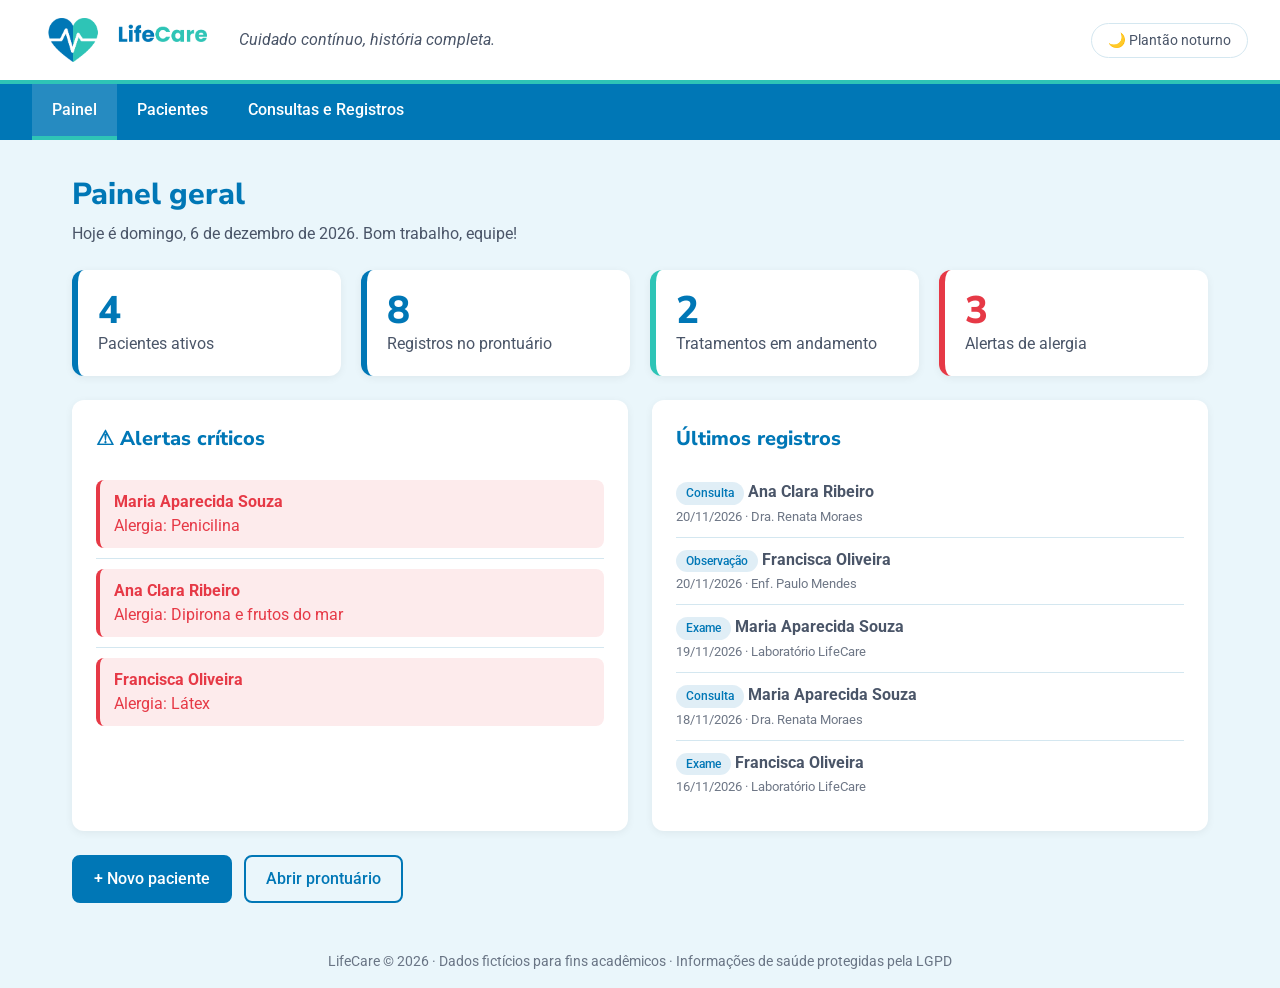
==== index.html @ f06ef844 "Cria sistema LifeCare de registros de pacientes (HTML, CSS e JS) Parte 1 - Interface e Dashboard: in" ====
<!DOCTYPE html>
<html lang="pt-BR">
<head>
  <meta charset="UTF-8">
  <meta name="viewport" content="width=device-width, initial-scale=1.0">
  <title>LifeCare | Painel</title>
  <link rel="icon" href="img/icone.png">
  <link rel="preconnect" href="https://fonts.googleapis.com">
  <link rel="preconnect" href="https://fonts.gstatic.com" crossorigin>
  <link href="https://fonts.googleapis.com/css2?family=Nunito+Sans:wght@700;800&family=Roboto:wght@400;500;700&display=swap" rel="stylesheet">
  <link rel="stylesheet" href="css/estilo.css">
</head>
<body>
  <header class="topo">
    <a href="index.html" class="logo">
      <img src="img/logo.png" alt="LifeCare">
    </a>
    <p class="slogan">Cuidado contínuo, história completa.</p>
    <button id="botaoTema" class="botao-tema">🌙 Plantão noturno</button>
  </header>

  <nav class="menu">
    <a href="index.html" class="ativo">Painel</a>
    <a href="pacientes.html">Pacientes</a>
    <a href="consultas.html">Consultas e Registros</a>
  </nav>

  <main class="conteudo">
    <section class="cabecalho-pagina">
      <h1>Painel geral</h1>
      <p id="dataHoje"></p>
    </section>

    <section class="cartoes">
      <div class="cartao">
        <span class="cartao-numero" id="totalAtivos">0</span>
        <span class="cartao-titulo">Pacientes ativos</span>
      </div>
      <div class="cartao">
        <span class="cartao-numero" id="totalRegistros">0</span>
        <span class="cartao-titulo">Registros no prontuário</span>
      </div>
      <div class="cartao cartao-verde">
        <span class="cartao-numero" id="totalTratamentos">0</span>
        <span class="cartao-titulo">Tratamentos em andamento</span>
      </div>
      <div class="cartao cartao-alerta">
        <span class="cartao-numero" id="totalAlergias">0</span>
        <span class="cartao-titulo">Alertas de alergia</span>
      </div>
    </section>

    <section class="paineis">
      <div class="painel">
        <h2>⚠ Alertas críticos</h2>
        <ul id="listaAlertas" class="lista"></ul>
      </div>
      <div class="painel">
        <h2>Últimos registros</h2>
        <ul id="listaUltimos" class="lista"></ul>
      </div>
    </section>

    <section class="atalhos">
      <a href="pacientes.html" class="botao">+ Novo paciente</a>
      <a href="consultas.html" class="botao botao-secundario">Abrir prontuário</a>
    </section>
  </main>

  <footer class="rodape">
    LifeCare © 2026 · Dados fictícios para fins acadêmicos · Informações de saúde protegidas pela LGPD
  </footer>

  <div id="mensagem" class="mensagem"></div>

  <script src="js/comum.js"></script>
  <script src="js/dashboard.js"></script>
</body>
</html>
---- css/estilo.css ----
* {
  margin: 0;
  padding: 0;
  box-sizing: border-box;
}

:root {
  --azul: #0077B6;
  --azul-escuro: #005F92;
  --verde: #2EC4B6;
  --vermelho: #E63946;
  --fundo: #EAF6FB;
  --cartao: #FFFFFF;
  --texto: #4A5568;
  --titulo: #0077B6;
  --borda: #D4E7F0;
  --menu: #0077B6;
}

body.noturno {
  --fundo: #0E1A22;
  --cartao: #16262F;
  --texto: #C5D3DC;
  --titulo: #6CC4F0;
  --borda: #25404E;
  --menu: #0B3550;
}

body {
  font-family: "Roboto", Arial, sans-serif;
  background-color: var(--fundo);
  color: var(--texto);
  line-height: 1.5;
  min-height: 100vh;
  display: flex;
  flex-direction: column;
  transition: background-color 0.3s;
}

h1, h2, h3 {
  font-family: "Nunito Sans", Arial, sans-serif;
  font-weight: 800;
  color: var(--titulo);
}

h1 {
  font-size: 1.9rem;
}

h2 {
  font-size: 1.25rem;
  margin-bottom: 16px;
}

.topo {
  display: flex;
  align-items: center;
  gap: 24px;
  padding: 14px 32px;
  background-color: var(--cartao);
  border-bottom: 4px solid var(--verde);
}

.logo {
  display: block;
  border-radius: 10px;
  padding: 4px 8px;
}

.logo img {
  height: 44px;
  display: block;
}

body.noturno .logo {
  background-color: #FFFFFF;
}

.slogan {
  flex: 1;
  font-style: italic;
}

.botao-tema {
  background-color: transparent;
  color: var(--texto);
  border: 1px solid var(--borda);
  border-radius: 20px;
  padding: 8px 16px;
  font-family: inherit;
  font-size: 0.9rem;
  cursor: pointer;
}

.botao-tema:hover {
  border-color: var(--verde);
}

.menu {
  display: flex;
  padding: 0 32px;
  background-color: var(--menu);
  overflow-x: auto;
}

.menu a {
  color: #FFFFFF;
  text-decoration: none;
  padding: 14px 20px;
  font-weight: 500;
  white-space: nowrap;
  border-bottom: 4px solid transparent;
}

.menu a:hover {
  background-color: rgba(255, 255, 255, 0.12);
}

.menu a.ativo {
  border-bottom-color: var(--verde);
  background-color: rgba(255, 255, 255, 0.15);
}

.conteudo {
  width: 100%;
  max-width: 1200px;
  margin: 0 auto;
  padding: 32px;
  flex: 1;
}

.cabecalho-pagina {
  margin-bottom: 24px;
}

.cabecalho-pagina p {
  margin-top: 4px;
}

.cartoes {
  display: grid;
  grid-template-columns: repeat(4, 1fr);
  gap: 20px;
  margin-bottom: 24px;
}

.cartao {
  display: flex;
  flex-direction: column;
  background-color: var(--cartao);
  border-left: 6px solid var(--azul);
  border-radius: 12px;
  padding: 20px;
  box-shadow: 0 2px 8px rgba(0, 0, 0, 0.06);
}

.cartao-numero {
  font-family: "Nunito Sans", Arial, sans-serif;
  font-size: 2.4rem;
  font-weight: 800;
  line-height: 1.1;
  color: var(--titulo);
}

.cartao-verde {
  border-left-color: var(--verde);
}

.cartao-alerta {
  border-left-color: var(--vermelho);
}

.cartao-alerta .cartao-numero {
  color: var(--vermelho);
}

.painel {
  background-color: var(--cartao);
  border-radius: 12px;
  padding: 24px;
  margin-bottom: 24px;
  box-shadow: 0 2px 8px rgba(0, 0, 0, 0.06);
}

.paineis {
  display: grid;
  grid-template-columns: 1fr 1fr;
  gap: 24px;
}

.lista {
  list-style: none;
}

.lista li {
  padding: 10px 0;
  border-bottom: 1px solid var(--borda);
}

.lista li:last-child {
  border-bottom: none;
}

.item-alerta a {
  display: flex;
  flex-direction: column;
  padding: 10px 14px;
  border-left: 4px solid var(--vermelho);
  border-radius: 8px;
  background-color: rgba(230, 57, 70, 0.1);
  color: var(--vermelho);
  text-decoration: none;
}

.item-alerta a:hover {
  background-color: rgba(230, 57, 70, 0.18);
}

.item-registro {
  display: flex;
  flex-direction: column;
  gap: 2px;
}

.item-registro small {
  opacity: 0.8;
}

.atalhos {
  display: flex;
  gap: 12px;
  flex-wrap: wrap;
}

.botao {
  display: inline-block;
  background-color: var(--azul);
  color: #FFFFFF;
  border: 2px solid var(--azul);
  border-radius: 8px;
  padding: 10px 20px;
  font-family: inherit;
  font-size: 1rem;
  font-weight: 500;
  text-decoration: none;
  cursor: pointer;
}

.botao:hover {
  background-color: var(--azul-escuro);
  border-color: var(--azul-escuro);
}

.botao-secundario {
  background-color: transparent;
  color: var(--titulo);
  border-color: var(--titulo);
}

.botao-secundario:hover {
  background-color: rgba(0, 119, 182, 0.1);
  border-color: var(--titulo);
}

.botao-pequeno {
  display: inline-block;
  background-color: var(--cartao);
  color: var(--texto);
  border: 1px solid var(--borda);
  border-radius: 6px;
  padding: 5px 10px;
  margin: 2px;
  font-family: inherit;
  font-size: 0.85rem;
  text-decoration: none;
  cursor: pointer;
}

.botao-pequeno:hover {
  border-color: var(--azul);
  color: var(--titulo);
}

.botao-perigo {
  color: var(--vermelho);
  border-color: var(--vermelho);
}

.formulario {
  display: grid;
  grid-template-columns: repeat(3, 1fr);
  gap: 16px;
}

.campo {
  display: flex;
  flex-direction: column;
  gap: 6px;
}

.campo-grande {
  grid-column: span 2;
}

.campo-inteiro {
  grid-column: 1 / -1;
}

label {
  font-size: 0.9rem;
  font-weight: 500;
}

input,
select,
textarea {
  width: 100%;
  padding: 10px 12px;
  border: 1px solid var(--borda);
  border-radius: 8px;
  background-color: var(--fundo);
  color: var(--texto);
  font-family: inherit;
  font-size: 1rem;
}

input:focus,
select:focus,
textarea:focus {
  outline: 2px solid var(--azul);
  border-color: transparent;
}

textarea {
  resize: vertical;
}

.acoes-formulario {
  grid-column: 1 / -1;
  display: flex;
  gap: 12px;
}

.barra-busca {
  display: flex;
  align-items: center;
  flex-wrap: wrap;
  gap: 12px;
  margin-bottom: 16px;
}

.barra-busca h2 {
  flex: 1;
  margin-bottom: 0;
}

.barra-busca input {
  max-width: 280px;
}

.barra-busca select {
  max-width: 180px;
}

.etiqueta {
  display: inline-block;
  padding: 2px 10px;
  border-radius: 20px;
  background-color: rgba(0, 119, 182, 0.12);
  color: var(--titulo);
  font-size: 0.78rem;
  font-weight: 500;
}

.etiqueta-cinza {
  background-color: rgba(74, 85, 104, 0.15);
  color: var(--texto);
}

.situacao {
  display: inline-block;
  padding: 2px 10px;
  border-radius: 20px;
  font-size: 0.78rem;
  font-weight: 500;
}

.situacao.andamento {
  background-color: rgba(46, 196, 182, 0.18);
  color: #12877C;
}

.situacao.concluido {
  background-color: rgba(74, 85, 104, 0.12);
  color: var(--texto);
}

body.noturno .situacao.andamento {
  color: var(--verde);
}

.vazio {
  font-style: italic;
  opacity: 0.75;
}

.escondido {
  display: none !important;
}

.rodape {
  text-align: center;
  padding: 16px;
  font-size: 0.85rem;
  opacity: 0.8;
}

.mensagem {
  position: fixed;
  right: 24px;
  bottom: 24px;
  max-width: 360px;
  padding: 14px 20px;
  border-radius: 10px;
  font-weight: 500;
  box-shadow: 0 6px 20px rgba(0, 0, 0, 0.2);
  opacity: 0;
  transform: translateY(20px);
  pointer-events: none;
  transition: opacity 0.3s, transform 0.3s;
}

.mensagem.visivel {
  opacity: 1;
  transform: translateY(0);
}

.mensagem.sucesso {
  background-color: var(--verde);
  color: #05302B;
}

.mensagem.erro {
  background-color: #4A5568;
  color: #FFFFFF;
  border-left: 6px solid var(--vermelho);
}

@media (max-width: 900px) {
  .cartoes {
    grid-template-columns: repeat(2, 1fr);
  }

  .paineis {
    grid-template-columns: 1fr;
  }

  .formulario {
    grid-template-columns: 1fr;
  }

  .campo-grande {
    grid-column: auto;
  }

  .slogan {
    display: none;
  }

  .topo {
    justify-content: space-between;
  }
}

@media (max-width: 560px) {
  .topo,
  .menu {
    padding-left: 16px;
    padding-right: 16px;
  }

  .conteudo {
    padding: 20px 16px;
  }

  .logo img {
    height: 34px;
  }

  .menu a {
    padding: 12px 12px;
    font-size: 0.95rem;
  }

  .cartao-numero {
    font-size: 2rem;
  }

  .barra-busca input,
  .barra-busca select {
    max-width: none;
  }
}
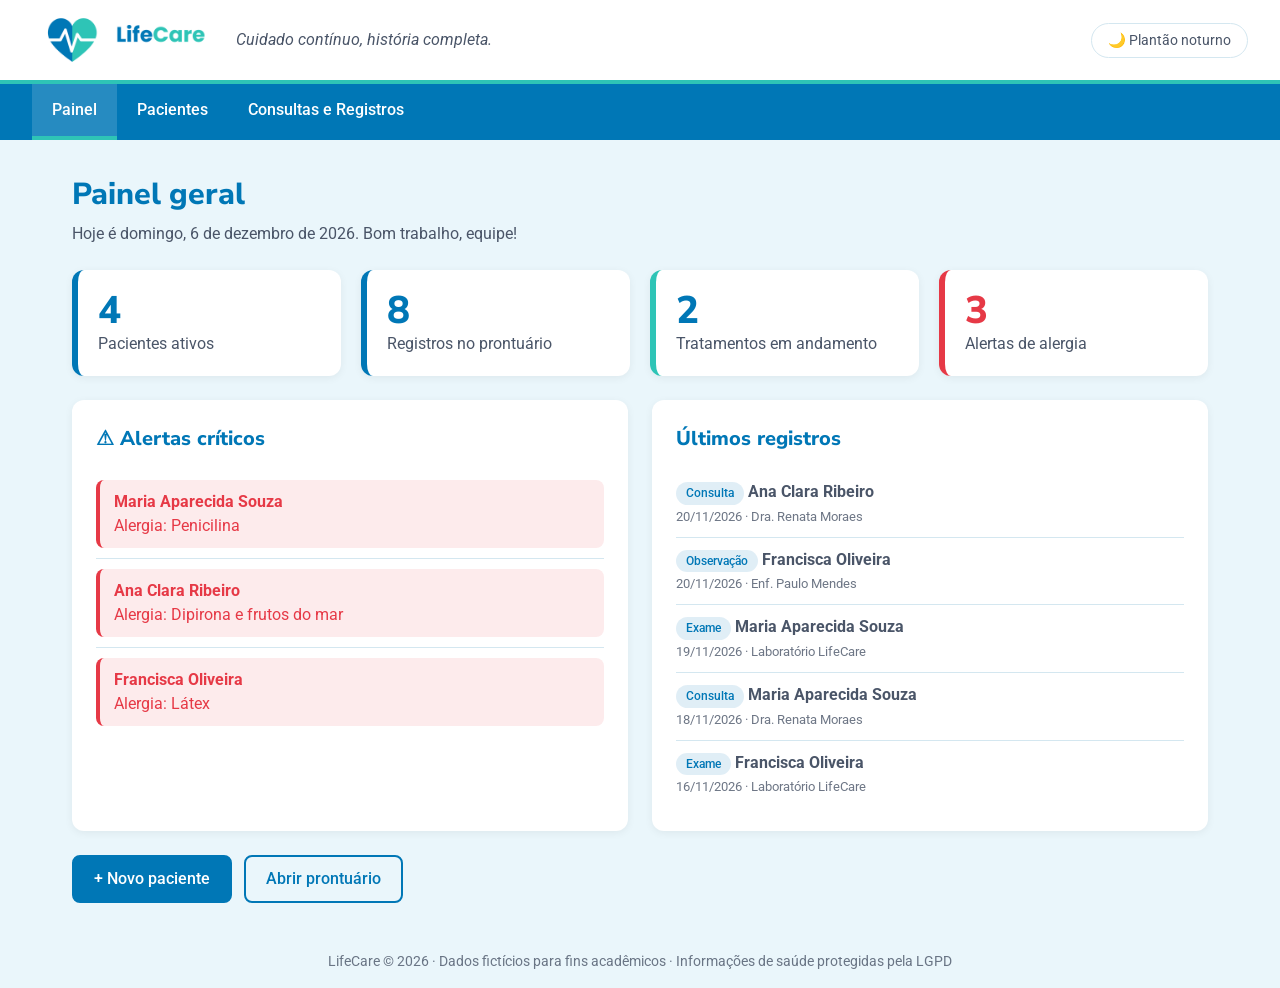
==== commit 26542fe5: "Cria pasta assets com imagens e move script.js e estilo.css para a raiz - assets/: logo com fundo ar" ====
--- a/index.html
+++ b/index.html
@@ -4,16 +4,16 @@
   <meta charset="UTF-8">
   <meta name="viewport" content="width=device-width, initial-scale=1.0">
   <title>LifeCare | Painel</title>
-  <link rel="icon" href="img/icone.png">
+  <link rel="icon" href="assets/icone.png">
   <link rel="preconnect" href="https://fonts.googleapis.com">
   <link rel="preconnect" href="https://fonts.gstatic.com" crossorigin>
   <link href="https://fonts.googleapis.com/css2?family=Nunito+Sans:wght@700;800&family=Roboto:wght@400;500;700&display=swap" rel="stylesheet">
-  <link rel="stylesheet" href="css/estilo.css">
+  <link rel="stylesheet" href="estilo.css">
 </head>
 <body>
   <header class="topo">
     <a href="index.html" class="logo">
-      <img src="img/logo.png" alt="LifeCare">
+      <img src="assets/logo.png" alt="LifeCare">
     </a>
     <p class="slogan">Cuidado contínuo, história completa.</p>
     <button id="botaoTema" class="botao-tema">🌙 Plantão noturno</button>
@@ -73,7 +73,6 @@
 
   <div id="mensagem" class="mensagem"></div>
 
-  <script src="js/comum.js"></script>
-  <script src="js/dashboard.js"></script>
+  <script src="script.js"></script>
 </body>
 </html>
--- a/estilo.css
+++ b/estilo.css
@@ -0,0 +1,698 @@
+/* ==================================================================
+   PARTE 1 — INTERFACE E DASHBOARD
+   Base visual usada pelas 3 páginas e o Painel (index.html)
+   ================================================================== */
+
+/* Parte 1 — Base: reset, cores (variáveis) e fontes */
+* {
+  margin: 0;
+  padding: 0;
+  box-sizing: border-box;
+}
+
+:root {
+  --azul: #0077B6;
+  --azul-escuro: #005F92;
+  --verde: #2EC4B6;
+  --vermelho: #E63946;
+  --fundo: #EAF6FB;
+  --cartao: #FFFFFF;
+  --texto: #4A5568;
+  --titulo: #0077B6;
+  --borda: #D4E7F0;
+  --menu: #0077B6;
+}
+
+body.noturno {
+  --fundo: #0E1A22;
+  --cartao: #16262F;
+  --texto: #C5D3DC;
+  --titulo: #6CC4F0;
+  --borda: #25404E;
+  --menu: #0B3550;
+}
+
+body {
+  font-family: "Roboto", Arial, sans-serif;
+  background-color: var(--fundo);
+  color: var(--texto);
+  line-height: 1.5;
+  min-height: 100vh;
+  display: flex;
+  flex-direction: column;
+  transition: background-color 0.3s;
+}
+
+h1, h2, h3 {
+  font-family: "Nunito Sans", Arial, sans-serif;
+  font-weight: 800;
+  color: var(--titulo);
+}
+
+h1 {
+  font-size: 1.9rem;
+}
+
+h2 {
+  font-size: 1.25rem;
+  margin-bottom: 16px;
+}
+
+/* Parte 1 — Cabeçalho, logo, botão de tema e menu */
+.topo {
+  display: flex;
+  align-items: center;
+  gap: 24px;
+  padding: 14px 32px;
+  background-color: var(--cartao);
+  border-bottom: 4px solid var(--verde);
+}
+
+.logo img {
+  height: 52px;
+  display: block;
+}
+
+.slogan {
+  flex: 1;
+  font-style: italic;
+}
+
+.botao-tema {
+  background-color: transparent;
+  color: var(--texto);
+  border: 1px solid var(--borda);
+  border-radius: 20px;
+  padding: 8px 16px;
+  font-family: inherit;
+  font-size: 0.9rem;
+  cursor: pointer;
+}
+
+.botao-tema:hover {
+  border-color: var(--verde);
+}
+
+.menu {
+  display: flex;
+  padding: 0 32px;
+  background-color: var(--menu);
+  overflow-x: auto;
+}
+
+.menu a {
+  color: #FFFFFF;
+  text-decoration: none;
+  padding: 14px 20px;
+  font-weight: 500;
+  white-space: nowrap;
+  border-bottom: 4px solid transparent;
+}
+
+.menu a:hover {
+  background-color: rgba(255, 255, 255, 0.12);
+}
+
+.menu a.ativo {
+  border-bottom-color: var(--verde);
+  background-color: rgba(255, 255, 255, 0.15);
+}
+
+/* Parte 1 — Estrutura das páginas e Painel (cartões, painéis e listas) */
+.conteudo {
+  width: 100%;
+  max-width: 1200px;
+  margin: 0 auto;
+  padding: 32px;
+  flex: 1;
+}
+
+.cabecalho-pagina {
+  margin-bottom: 24px;
+}
+
+.cabecalho-pagina p {
+  margin-top: 4px;
+}
+
+.cartoes {
+  display: grid;
+  grid-template-columns: repeat(4, 1fr);
+  gap: 20px;
+  margin-bottom: 24px;
+}
+
+.cartao {
+  display: flex;
+  flex-direction: column;
+  background-color: var(--cartao);
+  border-left: 6px solid var(--azul);
+  border-radius: 12px;
+  padding: 20px;
+  box-shadow: 0 2px 8px rgba(0, 0, 0, 0.06);
+}
+
+.cartao-numero {
+  font-family: "Nunito Sans", Arial, sans-serif;
+  font-size: 2.4rem;
+  font-weight: 800;
+  line-height: 1.1;
+  color: var(--titulo);
+}
+
+.cartao-verde {
+  border-left-color: var(--verde);
+}
+
+.cartao-alerta {
+  border-left-color: var(--vermelho);
+}
+
+.cartao-alerta .cartao-numero {
+  color: var(--vermelho);
+}
+
+.painel {
+  background-color: var(--cartao);
+  border-radius: 12px;
+  padding: 24px;
+  margin-bottom: 24px;
+  box-shadow: 0 2px 8px rgba(0, 0, 0, 0.06);
+}
+
+.paineis {
+  display: grid;
+  grid-template-columns: 1fr 1fr;
+  gap: 24px;
+}
+
+.lista {
+  list-style: none;
+}
+
+.lista li {
+  padding: 10px 0;
+  border-bottom: 1px solid var(--borda);
+}
+
+.lista li:last-child {
+  border-bottom: none;
+}
+
+.item-alerta a {
+  display: flex;
+  flex-direction: column;
+  padding: 10px 14px;
+  border-left: 4px solid var(--vermelho);
+  border-radius: 8px;
+  background-color: rgba(230, 57, 70, 0.1);
+  color: var(--vermelho);
+  text-decoration: none;
+}
+
+.item-alerta a:hover {
+  background-color: rgba(230, 57, 70, 0.18);
+}
+
+.item-registro {
+  display: flex;
+  flex-direction: column;
+  gap: 2px;
+}
+
+.item-registro small {
+  opacity: 0.8;
+}
+
+.atalhos {
+  display: flex;
+  gap: 12px;
+  flex-wrap: wrap;
+}
+
+/* Parte 1 — Botões, formulários, busca e etiquetas (usados pelas 3 páginas) */
+.botao {
+  display: inline-block;
+  background-color: var(--azul);
+  color: #FFFFFF;
+  border: 2px solid var(--azul);
+  border-radius: 8px;
+  padding: 10px 20px;
+  font-family: inherit;
+  font-size: 1rem;
+  font-weight: 500;
+  text-decoration: none;
+  cursor: pointer;
+}
+
+.botao:hover {
+  background-color: var(--azul-escuro);
+  border-color: var(--azul-escuro);
+}
+
+.botao-secundario {
+  background-color: transparent;
+  color: var(--titulo);
+  border-color: var(--titulo);
+}
+
+.botao-secundario:hover {
+  background-color: rgba(0, 119, 182, 0.1);
+  border-color: var(--titulo);
+}
+
+.botao-pequeno {
+  display: inline-block;
+  background-color: var(--cartao);
+  color: var(--texto);
+  border: 1px solid var(--borda);
+  border-radius: 6px;
+  padding: 5px 10px;
+  margin: 2px;
+  font-family: inherit;
+  font-size: 0.85rem;
+  text-decoration: none;
+  cursor: pointer;
+}
+
+.botao-pequeno:hover {
+  border-color: var(--azul);
+  color: var(--titulo);
+}
+
+.botao-perigo {
+  color: var(--vermelho);
+  border-color: var(--vermelho);
+}
+
+.formulario {
+  display: grid;
+  grid-template-columns: repeat(3, 1fr);
+  gap: 16px;
+}
+
+.campo {
+  display: flex;
+  flex-direction: column;
+  gap: 6px;
+}
+
+.campo-grande {
+  grid-column: span 2;
+}
+
+.campo-inteiro {
+  grid-column: 1 / -1;
+}
+
+label {
+  font-size: 0.9rem;
+  font-weight: 500;
+}
+
+input,
+select,
+textarea {
+  width: 100%;
+  padding: 10px 12px;
+  border: 1px solid var(--borda);
+  border-radius: 8px;
+  background-color: var(--fundo);
+  color: var(--texto);
+  font-family: inherit;
+  font-size: 1rem;
+}
+
+input:focus,
+select:focus,
+textarea:focus {
+  outline: 2px solid var(--azul);
+  border-color: transparent;
+}
+
+textarea {
+  resize: vertical;
+}
+
+.acoes-formulario {
+  grid-column: 1 / -1;
+  display: flex;
+  gap: 12px;
+}
+
+.barra-busca {
+  display: flex;
+  align-items: center;
+  flex-wrap: wrap;
+  gap: 12px;
+  margin-bottom: 16px;
+}
+
+.barra-busca h2 {
+  flex: 1;
+  margin-bottom: 0;
+}
+
+.barra-busca input {
+  max-width: 280px;
+}
+
+.barra-busca select {
+  max-width: 180px;
+}
+
+.etiqueta {
+  display: inline-block;
+  padding: 2px 10px;
+  border-radius: 20px;
+  background-color: rgba(0, 119, 182, 0.12);
+  color: var(--titulo);
+  font-size: 0.78rem;
+  font-weight: 500;
+}
+
+.etiqueta-cinza {
+  background-color: rgba(74, 85, 104, 0.15);
+  color: var(--texto);
+}
+
+.situacao {
+  display: inline-block;
+  padding: 2px 10px;
+  border-radius: 20px;
+  font-size: 0.78rem;
+  font-weight: 500;
+}
+
+.situacao.andamento {
+  background-color: rgba(46, 196, 182, 0.18);
+  color: #12877C;
+}
+
+.situacao.concluido {
+  background-color: rgba(74, 85, 104, 0.12);
+  color: var(--texto);
+}
+
+body.noturno .situacao.andamento {
+  color: var(--verde);
+}
+
+/* Parte 1 — Utilitários, rodapé e caixinha de mensagem */
+.vazio {
+  font-style: italic;
+  opacity: 0.75;
+}
+
+.escondido {
+  display: none !important;
+}
+
+.rodape {
+  text-align: center;
+  padding: 16px;
+  font-size: 0.85rem;
+  opacity: 0.8;
+}
+
+.mensagem {
+  position: fixed;
+  right: 24px;
+  bottom: 24px;
+  max-width: 360px;
+  padding: 14px 20px;
+  border-radius: 10px;
+  font-weight: 500;
+  box-shadow: 0 6px 20px rgba(0, 0, 0, 0.2);
+  opacity: 0;
+  transform: translateY(20px);
+  pointer-events: none;
+  transition: opacity 0.3s, transform 0.3s;
+}
+
+.mensagem.visivel {
+  opacity: 1;
+  transform: translateY(0);
+}
+
+.mensagem.sucesso {
+  background-color: var(--verde);
+  color: #05302B;
+}
+
+.mensagem.erro {
+  background-color: #4A5568;
+  color: #FFFFFF;
+  border-left: 6px solid var(--vermelho);
+}
+
+/* Parte 1 — Responsivo (tablet e celular) */
+@media (max-width: 900px) {
+  .cartoes {
+    grid-template-columns: repeat(2, 1fr);
+  }
+
+  .paineis {
+    grid-template-columns: 1fr;
+  }
+
+  .formulario {
+    grid-template-columns: 1fr;
+  }
+
+  .campo-grande {
+    grid-column: auto;
+  }
+
+  .slogan {
+    display: none;
+  }
+
+  .topo {
+    justify-content: space-between;
+  }
+}
+
+@media (max-width: 560px) {
+  .topo,
+  .menu {
+    padding-left: 16px;
+    padding-right: 16px;
+  }
+
+  .conteudo {
+    padding: 20px 16px;
+  }
+
+  .logo img {
+    height: 40px;
+  }
+
+  .menu a {
+    padding: 12px 12px;
+    font-size: 0.95rem;
+  }
+
+  .cartao-numero {
+    font-size: 2rem;
+  }
+
+  .barra-busca input,
+  .barra-busca select {
+    max-width: none;
+  }
+}
+
+
+/* ==================================================================
+   PARTE 2 — CADASTRO DE PACIENTES
+   Estilos da página pacientes.html
+   ================================================================== */
+
+/* Parte 2 — Tabela de pacientes e alerta de alergia */
+.tabela-container {
+  overflow-x: auto;
+}
+
+.tabela {
+  width: 100%;
+  border-collapse: collapse;
+  min-width: 720px;
+}
+
+.tabela th {
+  background-color: var(--menu);
+  color: #FFFFFF;
+  font-family: "Nunito Sans", Arial, sans-serif;
+  font-weight: 700;
+  text-align: left;
+  padding: 12px;
+}
+
+.tabela th:first-child {
+  border-top-left-radius: 8px;
+}
+
+.tabela th:last-child {
+  border-top-right-radius: 8px;
+}
+
+.tabela td {
+  padding: 12px;
+  border-bottom: 1px solid var(--borda);
+  vertical-align: middle;
+  white-space: nowrap;
+}
+
+.tabela tbody tr:hover {
+  background-color: rgba(0, 119, 182, 0.05);
+}
+
+.tabela tr.arquivado {
+  opacity: 0.65;
+}
+
+.alerta-alergia {
+  display: inline-block;
+  padding: 2px 8px;
+  border-radius: 6px;
+  background-color: rgba(230, 57, 70, 0.12);
+  color: var(--vermelho);
+  font-weight: 700;
+}
+
+#semResultados {
+  margin-top: 16px;
+}
+
+
+/* ==================================================================
+   PARTE 3 — CONSULTAS E REGISTROS HOSPITALARES
+   Estilos da página consultas.html
+   ================================================================== */
+
+/* Parte 3 — Seleção do paciente e layout do prontuário */
+.seletor {
+  display: flex;
+  align-items: center;
+  gap: 16px;
+}
+
+.seletor label {
+  font-family: "Nunito Sans", Arial, sans-serif;
+  font-size: 1.1rem;
+  font-weight: 800;
+  color: var(--titulo);
+}
+
+.seletor select {
+  max-width: 480px;
+}
+
+.prontuario-grade {
+  display: grid;
+  grid-template-columns: 1fr 1.5fr;
+  gap: 24px;
+  align-items: start;
+}
+
+/* Parte 3 — Alerta crítico de alergia */
+.alerta-critico {
+  background: var(--vermelho) url("assets/alerta.gif") no-repeat 14px center / 30px;
+  color: #FFFFFF;
+  font-size: 1.1rem;
+  font-weight: 700;
+  padding: 14px 18px 14px 54px;
+  border-radius: 8px;
+  margin-bottom: 16px;
+}
+
+/* Parte 3 — Ficha do paciente, plano e formulário de registro */
+.ficha-dados {
+  display: grid;
+  grid-template-columns: 1fr 1fr;
+  gap: 6px 16px;
+  margin-bottom: 16px;
+}
+
+.ficha h3 {
+  font-size: 1rem;
+  margin-bottom: 6px;
+}
+
+.texto-clinico {
+  white-space: pre-line;
+}
+
+#plano {
+  margin-bottom: 12px;
+}
+
+#formRegistro {
+  grid-template-columns: 1fr 1fr;
+}
+
+/* Parte 3 — Histórico de atendimentos (ícones da pasta assets) */
+.linha-do-tempo {
+  list-style: none;
+}
+
+.registro {
+  background: var(--fundo) url("assets/concluido.png") no-repeat 14px 14px / 22px;
+  border-radius: 10px;
+  padding: 14px 16px 14px 48px;
+  margin-bottom: 14px;
+}
+
+.registro.andamento {
+  background-image: url("assets/andamento.png");
+}
+
+.registro-topo {
+  display: flex;
+  align-items: center;
+  flex-wrap: wrap;
+  gap: 8px;
+  margin-bottom: 8px;
+}
+
+.registro-data {
+  margin-left: auto;
+  font-weight: 500;
+}
+
+.registro-rodape {
+  display: flex;
+  justify-content: space-between;
+  align-items: center;
+  flex-wrap: wrap;
+  gap: 8px;
+  margin-top: 10px;
+  font-size: 0.9rem;
+}
+
+/* Parte 3 — Responsivo (tablet e celular) */
+@media (max-width: 900px) {
+  .prontuario-grade {
+    grid-template-columns: 1fr;
+  }
+
+  .seletor {
+    flex-direction: column;
+    align-items: stretch;
+  }
+
+  .seletor select {
+    max-width: none;
+  }
+
+  #formRegistro {
+    grid-template-columns: 1fr;
+  }
+}
+
+@media (max-width: 560px) {
+  .ficha-dados {
+    grid-template-columns: 1fr;
+  }
+}
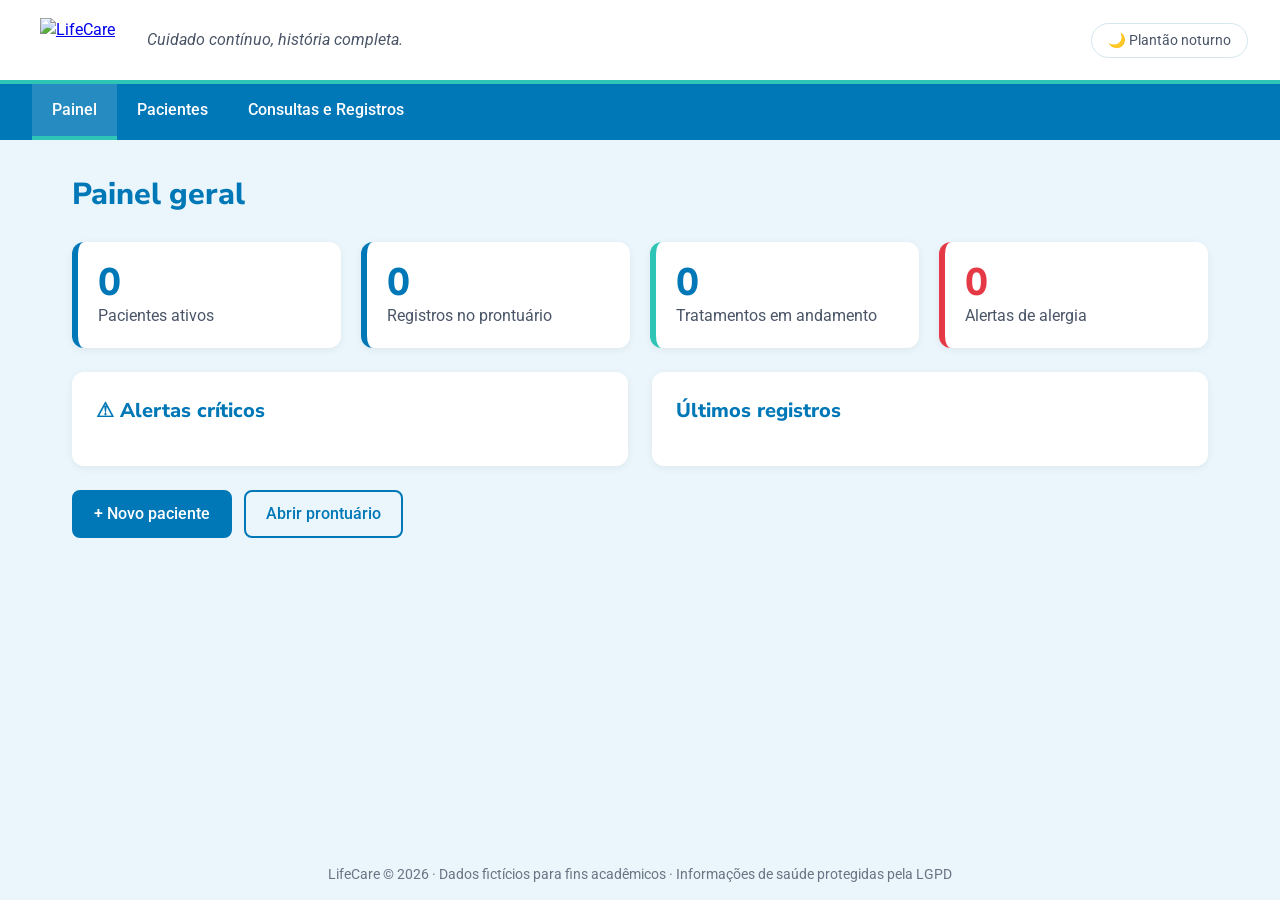
==== commit 89d71e53: "Add files via upload" ====
--- a/index.html
+++ b/index.html
@@ -4,16 +4,16 @@
   <meta charset="UTF-8">
   <meta name="viewport" content="width=device-width, initial-scale=1.0">
   <title>LifeCare | Painel</title>
-  <link rel="icon" href="assets/icone.png">
+  <link rel="icon" href="img/icone.png">
   <link rel="preconnect" href="https://fonts.googleapis.com">
   <link rel="preconnect" href="https://fonts.gstatic.com" crossorigin>
   <link href="https://fonts.googleapis.com/css2?family=Nunito+Sans:wght@700;800&family=Roboto:wght@400;500;700&display=swap" rel="stylesheet">
-  <link rel="stylesheet" href="estilo.css">
+  <link rel="stylesheet" href="css/estilo.css">
 </head>
 <body>
   <header class="topo">
     <a href="index.html" class="logo">
-      <img src="assets/logo.png" alt="LifeCare">
+      <img src="img/logo.png" alt="LifeCare">
     </a>
     <p class="slogan">Cuidado contínuo, história completa.</p>
     <button id="botaoTema" class="botao-tema">🌙 Plantão noturno</button>
@@ -73,6 +73,7 @@
 
   <div id="mensagem" class="mensagem"></div>
 
-  <script src="script.js"></script>
+  <script src="js/comum.js"></script>
+  <script src="js/dashboard.js"></script>
 </body>
 </html>
--- a/css/estilo.css
+++ b/css/estilo.css
@@ -0,0 +1,735 @@
+/* ==================================================================
+   PARTE 1 — INTERFACE E DASHBOARD
+   Base visual usada pelas 3 páginas e o Painel (index.html)
+   ================================================================== */
+
+/* Parte 1 — Base: reset, cores (variáveis) e fontes */
+* {
+  margin: 0;
+  padding: 0;
+  box-sizing: border-box;
+}
+
+:root {
+  --azul: #0077B6;
+  --azul-escuro: #005F92;
+  --verde: #2EC4B6;
+  --vermelho: #E63946;
+  --fundo: #EAF6FB;
+  --cartao: #FFFFFF;
+  --texto: #4A5568;
+  --titulo: #0077B6;
+  --borda: #D4E7F0;
+  --menu: #0077B6;
+}
+
+body.noturno {
+  --fundo: #0E1A22;
+  --cartao: #16262F;
+  --texto: #C5D3DC;
+  --titulo: #6CC4F0;
+  --borda: #25404E;
+  --menu: #0B3550;
+}
+
+body {
+  font-family: "Roboto", Arial, sans-serif;
+  background-color: var(--fundo);
+  color: var(--texto);
+  line-height: 1.5;
+  min-height: 100vh;
+  display: flex;
+  flex-direction: column;
+  transition: background-color 0.3s;
+}
+
+h1, h2, h3 {
+  font-family: "Nunito Sans", Arial, sans-serif;
+  font-weight: 800;
+  color: var(--titulo);
+}
+
+h1 {
+  font-size: 1.9rem;
+}
+
+h2 {
+  font-size: 1.25rem;
+  margin-bottom: 16px;
+}
+
+/* Parte 1 — Cabeçalho, logo, botão de tema e menu */
+.topo {
+  display: flex;
+  align-items: center;
+  gap: 24px;
+  padding: 14px 32px;
+  background-color: var(--cartao);
+  border-bottom: 4px solid var(--verde);
+}
+
+.logo {
+  display: block;
+  border-radius: 10px;
+  padding: 4px 8px;
+}
+
+.logo img {
+  height: 44px;
+  display: block;
+}
+
+body.noturno .logo {
+  background-color: #FFFFFF;
+}
+
+.slogan {
+  flex: 1;
+  font-style: italic;
+}
+
+.botao-tema {
+  background-color: transparent;
+  color: var(--texto);
+  border: 1px solid var(--borda);
+  border-radius: 20px;
+  padding: 8px 16px;
+  font-family: inherit;
+  font-size: 0.9rem;
+  cursor: pointer;
+}
+
+.botao-tema:hover {
+  border-color: var(--verde);
+}
+
+.menu {
+  display: flex;
+  padding: 0 32px;
+  background-color: var(--menu);
+  overflow-x: auto;
+}
+
+.menu a {
+  color: #FFFFFF;
+  text-decoration: none;
+  padding: 14px 20px;
+  font-weight: 500;
+  white-space: nowrap;
+  border-bottom: 4px solid transparent;
+}
+
+.menu a:hover {
+  background-color: rgba(255, 255, 255, 0.12);
+}
+
+.menu a.ativo {
+  border-bottom-color: var(--verde);
+  background-color: rgba(255, 255, 255, 0.15);
+}
+
+/* Parte 1 — Estrutura das páginas e Painel (cartões, painéis e listas) */
+.conteudo {
+  width: 100%;
+  max-width: 1200px;
+  margin: 0 auto;
+  padding: 32px;
+  flex: 1;
+}
+
+.cabecalho-pagina {
+  margin-bottom: 24px;
+}
+
+.cabecalho-pagina p {
+  margin-top: 4px;
+}
+
+.cartoes {
+  display: grid;
+  grid-template-columns: repeat(4, 1fr);
+  gap: 20px;
+  margin-bottom: 24px;
+}
+
+.cartao {
+  display: flex;
+  flex-direction: column;
+  background-color: var(--cartao);
+  border-left: 6px solid var(--azul);
+  border-radius: 12px;
+  padding: 20px;
+  box-shadow: 0 2px 8px rgba(0, 0, 0, 0.06);
+}
+
+.cartao-numero {
+  font-family: "Nunito Sans", Arial, sans-serif;
+  font-size: 2.4rem;
+  font-weight: 800;
+  line-height: 1.1;
+  color: var(--titulo);
+}
+
+.cartao-verde {
+  border-left-color: var(--verde);
+}
+
+.cartao-alerta {
+  border-left-color: var(--vermelho);
+}
+
+.cartao-alerta .cartao-numero {
+  color: var(--vermelho);
+}
+
+.painel {
+  background-color: var(--cartao);
+  border-radius: 12px;
+  padding: 24px;
+  margin-bottom: 24px;
+  box-shadow: 0 2px 8px rgba(0, 0, 0, 0.06);
+}
+
+.paineis {
+  display: grid;
+  grid-template-columns: 1fr 1fr;
+  gap: 24px;
+}
+
+.lista {
+  list-style: none;
+}
+
+.lista li {
+  padding: 10px 0;
+  border-bottom: 1px solid var(--borda);
+}
+
+.lista li:last-child {
+  border-bottom: none;
+}
+
+.item-alerta a {
+  display: flex;
+  flex-direction: column;
+  padding: 10px 14px;
+  border-left: 4px solid var(--vermelho);
+  border-radius: 8px;
+  background-color: rgba(230, 57, 70, 0.1);
+  color: var(--vermelho);
+  text-decoration: none;
+}
+
+.item-alerta a:hover {
+  background-color: rgba(230, 57, 70, 0.18);
+}
+
+.item-registro {
+  display: flex;
+  flex-direction: column;
+  gap: 2px;
+}
+
+.item-registro small {
+  opacity: 0.8;
+}
+
+.atalhos {
+  display: flex;
+  gap: 12px;
+  flex-wrap: wrap;
+}
+
+/* Parte 1 — Botões, formulários, busca e etiquetas (usados pelas 3 páginas) */
+.botao {
+  display: inline-block;
+  background-color: var(--azul);
+  color: #FFFFFF;
+  border: 2px solid var(--azul);
+  border-radius: 8px;
+  padding: 10px 20px;
+  font-family: inherit;
+  font-size: 1rem;
+  font-weight: 500;
+  text-decoration: none;
+  cursor: pointer;
+}
+
+.botao:hover {
+  background-color: var(--azul-escuro);
+  border-color: var(--azul-escuro);
+}
+
+.botao-secundario {
+  background-color: transparent;
+  color: var(--titulo);
+  border-color: var(--titulo);
+}
+
+.botao-secundario:hover {
+  background-color: rgba(0, 119, 182, 0.1);
+  border-color: var(--titulo);
+}
+
+.botao-pequeno {
+  display: inline-block;
+  background-color: var(--cartao);
+  color: var(--texto);
+  border: 1px solid var(--borda);
+  border-radius: 6px;
+  padding: 5px 10px;
+  margin: 2px;
+  font-family: inherit;
+  font-size: 0.85rem;
+  text-decoration: none;
+  cursor: pointer;
+}
+
+.botao-pequeno:hover {
+  border-color: var(--azul);
+  color: var(--titulo);
+}
+
+.botao-perigo {
+  color: var(--vermelho);
+  border-color: var(--vermelho);
+}
+
+.formulario {
+  display: grid;
+  grid-template-columns: repeat(3, 1fr);
+  gap: 16px;
+}
+
+.campo {
+  display: flex;
+  flex-direction: column;
+  gap: 6px;
+}
+
+.campo-grande {
+  grid-column: span 2;
+}
+
+.campo-inteiro {
+  grid-column: 1 / -1;
+}
+
+label {
+  font-size: 0.9rem;
+  font-weight: 500;
+}
+
+input,
+select,
+textarea {
+  width: 100%;
+  padding: 10px 12px;
+  border: 1px solid var(--borda);
+  border-radius: 8px;
+  background-color: var(--fundo);
+  color: var(--texto);
+  font-family: inherit;
+  font-size: 1rem;
+}
+
+input:focus,
+select:focus,
+textarea:focus {
+  outline: 2px solid var(--azul);
+  border-color: transparent;
+}
+
+textarea {
+  resize: vertical;
+}
+
+.acoes-formulario {
+  grid-column: 1 / -1;
+  display: flex;
+  gap: 12px;
+}
+
+.barra-busca {
+  display: flex;
+  align-items: center;
+  flex-wrap: wrap;
+  gap: 12px;
+  margin-bottom: 16px;
+}
+
+.barra-busca h2 {
+  flex: 1;
+  margin-bottom: 0;
+}
+
+.barra-busca input {
+  max-width: 280px;
+}
+
+.barra-busca select {
+  max-width: 180px;
+}
+
+.etiqueta {
+  display: inline-block;
+  padding: 2px 10px;
+  border-radius: 20px;
+  background-color: rgba(0, 119, 182, 0.12);
+  color: var(--titulo);
+  font-size: 0.78rem;
+  font-weight: 500;
+}
+
+.etiqueta-cinza {
+  background-color: rgba(74, 85, 104, 0.15);
+  color: var(--texto);
+}
+
+.situacao {
+  display: inline-block;
+  padding: 2px 10px;
+  border-radius: 20px;
+  font-size: 0.78rem;
+  font-weight: 500;
+}
+
+.situacao.andamento {
+  background-color: rgba(46, 196, 182, 0.18);
+  color: #12877C;
+}
+
+.situacao.concluido {
+  background-color: rgba(74, 85, 104, 0.12);
+  color: var(--texto);
+}
+
+body.noturno .situacao.andamento {
+  color: var(--verde);
+}
+
+/* Parte 1 — Utilitários, rodapé e caixinha de mensagem */
+.vazio {
+  font-style: italic;
+  opacity: 0.75;
+}
+
+.escondido {
+  display: none !important;
+}
+
+.rodape {
+  text-align: center;
+  padding: 16px;
+  font-size: 0.85rem;
+  opacity: 0.8;
+}
+
+.mensagem {
+  position: fixed;
+  right: 24px;
+  bottom: 24px;
+  max-width: 360px;
+  padding: 14px 20px;
+  border-radius: 10px;
+  font-weight: 500;
+  box-shadow: 0 6px 20px rgba(0, 0, 0, 0.2);
+  opacity: 0;
+  transform: translateY(20px);
+  pointer-events: none;
+  transition: opacity 0.3s, transform 0.3s;
+}
+
+.mensagem.visivel {
+  opacity: 1;
+  transform: translateY(0);
+}
+
+.mensagem.sucesso {
+  background-color: var(--verde);
+  color: #05302B;
+}
+
+.mensagem.erro {
+  background-color: #4A5568;
+  color: #FFFFFF;
+  border-left: 6px solid var(--vermelho);
+}
+
+/* Parte 1 — Responsivo (tablet e celular) */
+@media (max-width: 900px) {
+  .cartoes {
+    grid-template-columns: repeat(2, 1fr);
+  }
+
+  .paineis {
+    grid-template-columns: 1fr;
+  }
+
+  .formulario {
+    grid-template-columns: 1fr;
+  }
+
+  .campo-grande {
+    grid-column: auto;
+  }
+
+  .slogan {
+    display: none;
+  }
+
+  .topo {
+    justify-content: space-between;
+  }
+}
+
+@media (max-width: 560px) {
+  .topo,
+  .menu {
+    padding-left: 16px;
+    padding-right: 16px;
+  }
+
+  .conteudo {
+    padding: 20px 16px;
+  }
+
+  .logo img {
+    height: 34px;
+  }
+
+  .menu a {
+    padding: 12px 12px;
+    font-size: 0.95rem;
+  }
+
+  .cartao-numero {
+    font-size: 2rem;
+  }
+
+  .barra-busca input,
+  .barra-busca select {
+    max-width: none;
+  }
+}
+
+
+/* ==================================================================
+   PARTE 2 — CADASTRO DE PACIENTES
+   Estilos da página pacientes.html
+   ================================================================== */
+
+/* Parte 2 — Tabela de pacientes e alerta de alergia */
+.tabela-container {
+  overflow-x: auto;
+}
+
+.tabela {
+  width: 100%;
+  border-collapse: collapse;
+  min-width: 720px;
+}
+
+.tabela th {
+  background-color: var(--menu);
+  color: #FFFFFF;
+  font-family: "Nunito Sans", Arial, sans-serif;
+  font-weight: 700;
+  text-align: left;
+  padding: 12px;
+}
+
+.tabela th:first-child {
+  border-top-left-radius: 8px;
+}
+
+.tabela th:last-child {
+  border-top-right-radius: 8px;
+}
+
+.tabela td {
+  padding: 12px;
+  border-bottom: 1px solid var(--borda);
+  vertical-align: middle;
+  white-space: nowrap;
+}
+
+.tabela tbody tr:hover {
+  background-color: rgba(0, 119, 182, 0.05);
+}
+
+.tabela tr.arquivado {
+  opacity: 0.65;
+}
+
+.alerta-alergia {
+  display: inline-block;
+  padding: 2px 8px;
+  border-radius: 6px;
+  background-color: rgba(230, 57, 70, 0.12);
+  color: var(--vermelho);
+  font-weight: 700;
+}
+
+#semResultados {
+  margin-top: 16px;
+}
+
+
+/* ==================================================================
+   PARTE 3 — CONSULTAS E REGISTROS HOSPITALARES
+   Estilos da página consultas.html
+   ================================================================== */
+
+/* Parte 3 — Seleção do paciente e layout do prontuário */
+.seletor {
+  display: flex;
+  align-items: center;
+  gap: 16px;
+}
+
+.seletor label {
+  font-family: "Nunito Sans", Arial, sans-serif;
+  font-size: 1.1rem;
+  font-weight: 800;
+  color: var(--titulo);
+}
+
+.seletor select {
+  max-width: 480px;
+}
+
+.prontuario-grade {
+  display: grid;
+  grid-template-columns: 1fr 1.5fr;
+  gap: 24px;
+  align-items: start;
+}
+
+/* Parte 3 — Alerta crítico de alergia */
+.alerta-critico {
+  background-color: var(--vermelho);
+  color: #FFFFFF;
+  font-size: 1.1rem;
+  font-weight: 700;
+  padding: 14px 18px;
+  border-radius: 8px;
+  margin-bottom: 16px;
+  animation: pulsar 1.5s ease-in-out 3;
+}
+
+@keyframes pulsar {
+  50% {
+    box-shadow: 0 0 0 8px rgba(230, 57, 70, 0.3);
+  }
+}
+
+/* Parte 3 — Ficha do paciente, plano e formulário de registro */
+.ficha-dados {
+  display: grid;
+  grid-template-columns: 1fr 1fr;
+  gap: 6px 16px;
+  margin-bottom: 16px;
+}
+
+.ficha h3 {
+  font-size: 1rem;
+  margin-bottom: 6px;
+}
+
+.texto-clinico {
+  white-space: pre-line;
+}
+
+#plano {
+  margin-bottom: 12px;
+}
+
+#formRegistro {
+  grid-template-columns: 1fr 1fr;
+}
+
+/* Parte 3 — Linha do tempo (histórico de atendimentos) */
+.linha-do-tempo {
+  list-style: none;
+  border-left: 3px solid var(--borda);
+  padding-left: 20px;
+  margin-left: 8px;
+}
+
+.registro {
+  position: relative;
+  background-color: var(--fundo);
+  border-radius: 10px;
+  padding: 14px 16px;
+  margin-bottom: 14px;
+}
+
+.registro::before {
+  content: "";
+  position: absolute;
+  left: -30px;
+  top: 18px;
+  width: 14px;
+  height: 14px;
+  border-radius: 50%;
+  background-color: var(--azul);
+  border: 3px solid var(--cartao);
+}
+
+.registro.andamento::before {
+  background-color: var(--verde);
+}
+
+.registro-topo {
+  display: flex;
+  align-items: center;
+  flex-wrap: wrap;
+  gap: 8px;
+  margin-bottom: 8px;
+}
+
+.registro-data {
+  margin-left: auto;
+  font-weight: 500;
+}
+
+.registro-rodape {
+  display: flex;
+  justify-content: space-between;
+  align-items: center;
+  flex-wrap: wrap;
+  gap: 8px;
+  margin-top: 10px;
+  font-size: 0.9rem;
+}
+
+.linha-do-tempo .vazio {
+  list-style: none;
+}
+
+/* Parte 3 — Responsivo (tablet e celular) */
+@media (max-width: 900px) {
+  .prontuario-grade {
+    grid-template-columns: 1fr;
+  }
+
+  .seletor {
+    flex-direction: column;
+    align-items: stretch;
+  }
+
+  .seletor select {
+    max-width: none;
+  }
+
+  #formRegistro {
+    grid-template-columns: 1fr;
+  }
+}
+
+@media (max-width: 560px) {
+  .ficha-dados {
+    grid-template-columns: 1fr;
+  }
+}
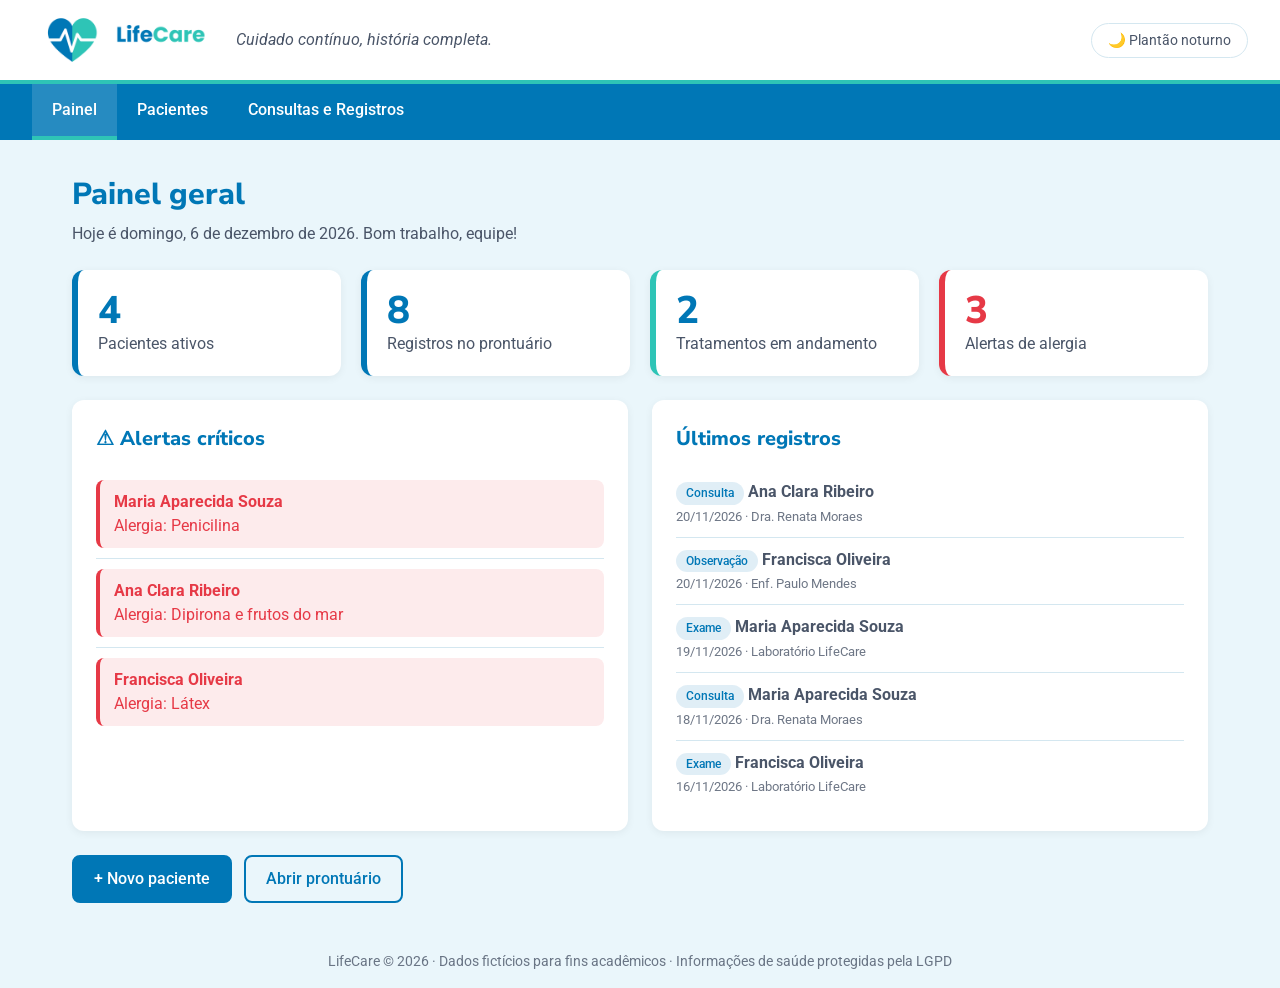
==== commit cff9c95b: "Add files via upload" ====
--- a/index.html
+++ b/index.html
@@ -4,16 +4,16 @@
   <meta charset="UTF-8">
   <meta name="viewport" content="width=device-width, initial-scale=1.0">
   <title>LifeCare | Painel</title>
-  <link rel="icon" href="img/icone.png">
+  <link rel="icon" href="assets/icone.png">
   <link rel="preconnect" href="https://fonts.googleapis.com">
   <link rel="preconnect" href="https://fonts.gstatic.com" crossorigin>
   <link href="https://fonts.googleapis.com/css2?family=Nunito+Sans:wght@700;800&family=Roboto:wght@400;500;700&display=swap" rel="stylesheet">
-  <link rel="stylesheet" href="css/estilo.css">
+  <link rel="stylesheet" href="estilo.css">
 </head>
 <body>
   <header class="topo">
     <a href="index.html" class="logo">
-      <img src="img/logo.png" alt="LifeCare">
+      <img src="assets/logo.png" alt="LifeCare">
     </a>
     <p class="slogan">Cuidado contínuo, história completa.</p>
     <button id="botaoTema" class="botao-tema">🌙 Plantão noturno</button>
@@ -73,7 +73,6 @@
 
   <div id="mensagem" class="mensagem"></div>
 
-  <script src="js/comum.js"></script>
-  <script src="js/dashboard.js"></script>
+  <script src="script.js"></script>
 </body>
 </html>
--- a/estilo.css
+++ b/estilo.css
@@ -0,0 +1,698 @@
+/* ==================================================================
+   PARTE 1 — INTERFACE E DASHBOARD
+   Base visual usada pelas 3 páginas e o Painel (index.html)
+   ================================================================== */
+
+/* Parte 1 — Base: reset, cores (variáveis) e fontes */
+* {
+  margin: 0;
+  padding: 0;
+  box-sizing: border-box;
+}
+
+:root {
+  --azul: #0077B6;
+  --azul-escuro: #005F92;
+  --verde: #2EC4B6;
+  --vermelho: #E63946;
+  --fundo: #EAF6FB;
+  --cartao: #FFFFFF;
+  --texto: #4A5568;
+  --titulo: #0077B6;
+  --borda: #D4E7F0;
+  --menu: #0077B6;
+}
+
+body.noturno {
+  --fundo: #0E1A22;
+  --cartao: #16262F;
+  --texto: #C5D3DC;
+  --titulo: #6CC4F0;
+  --borda: #25404E;
+  --menu: #0B3550;
+}
+
+body {
+  font-family: "Roboto", Arial, sans-serif;
+  background-color: var(--fundo);
+  color: var(--texto);
+  line-height: 1.5;
+  min-height: 100vh;
+  display: flex;
+  flex-direction: column;
+  transition: background-color 0.3s;
+}
+
+h1, h2, h3 {
+  font-family: "Nunito Sans", Arial, sans-serif;
+  font-weight: 800;
+  color: var(--titulo);
+}
+
+h1 {
+  font-size: 1.9rem;
+}
+
+h2 {
+  font-size: 1.25rem;
+  margin-bottom: 16px;
+}
+
+/* Parte 1 — Cabeçalho, logo, botão de tema e menu */
+.topo {
+  display: flex;
+  align-items: center;
+  gap: 24px;
+  padding: 14px 32px;
+  background-color: var(--cartao);
+  border-bottom: 4px solid var(--verde);
+}
+
+.logo img {
+  height: 52px;
+  display: block;
+}
+
+.slogan {
+  flex: 1;
+  font-style: italic;
+}
+
+.botao-tema {
+  background-color: transparent;
+  color: var(--texto);
+  border: 1px solid var(--borda);
+  border-radius: 20px;
+  padding: 8px 16px;
+  font-family: inherit;
+  font-size: 0.9rem;
+  cursor: pointer;
+}
+
+.botao-tema:hover {
+  border-color: var(--verde);
+}
+
+.menu {
+  display: flex;
+  padding: 0 32px;
+  background-color: var(--menu);
+  overflow-x: auto;
+}
+
+.menu a {
+  color: #FFFFFF;
+  text-decoration: none;
+  padding: 14px 20px;
+  font-weight: 500;
+  white-space: nowrap;
+  border-bottom: 4px solid transparent;
+}
+
+.menu a:hover {
+  background-color: rgba(255, 255, 255, 0.12);
+}
+
+.menu a.ativo {
+  border-bottom-color: var(--verde);
+  background-color: rgba(255, 255, 255, 0.15);
+}
+
+/* Parte 1 — Estrutura das páginas e Painel (cartões, painéis e listas) */
+.conteudo {
+  width: 100%;
+  max-width: 1200px;
+  margin: 0 auto;
+  padding: 32px;
+  flex: 1;
+}
+
+.cabecalho-pagina {
+  margin-bottom: 24px;
+}
+
+.cabecalho-pagina p {
+  margin-top: 4px;
+}
+
+.cartoes {
+  display: grid;
+  grid-template-columns: repeat(4, 1fr);
+  gap: 20px;
+  margin-bottom: 24px;
+}
+
+.cartao {
+  display: flex;
+  flex-direction: column;
+  background-color: var(--cartao);
+  border-left: 6px solid var(--azul);
+  border-radius: 12px;
+  padding: 20px;
+  box-shadow: 0 2px 8px rgba(0, 0, 0, 0.06);
+}
+
+.cartao-numero {
+  font-family: "Nunito Sans", Arial, sans-serif;
+  font-size: 2.4rem;
+  font-weight: 800;
+  line-height: 1.1;
+  color: var(--titulo);
+}
+
+.cartao-verde {
+  border-left-color: var(--verde);
+}
+
+.cartao-alerta {
+  border-left-color: var(--vermelho);
+}
+
+.cartao-alerta .cartao-numero {
+  color: var(--vermelho);
+}
+
+.painel {
+  background-color: var(--cartao);
+  border-radius: 12px;
+  padding: 24px;
+  margin-bottom: 24px;
+  box-shadow: 0 2px 8px rgba(0, 0, 0, 0.06);
+}
+
+.paineis {
+  display: grid;
+  grid-template-columns: 1fr 1fr;
+  gap: 24px;
+}
+
+.lista {
+  list-style: none;
+}
+
+.lista li {
+  padding: 10px 0;
+  border-bottom: 1px solid var(--borda);
+}
+
+.lista li:last-child {
+  border-bottom: none;
+}
+
+.item-alerta a {
+  display: flex;
+  flex-direction: column;
+  padding: 10px 14px;
+  border-left: 4px solid var(--vermelho);
+  border-radius: 8px;
+  background-color: rgba(230, 57, 70, 0.1);
+  color: var(--vermelho);
+  text-decoration: none;
+}
+
+.item-alerta a:hover {
+  background-color: rgba(230, 57, 70, 0.18);
+}
+
+.item-registro {
+  display: flex;
+  flex-direction: column;
+  gap: 2px;
+}
+
+.item-registro small {
+  opacity: 0.8;
+}
+
+.atalhos {
+  display: flex;
+  gap: 12px;
+  flex-wrap: wrap;
+}
+
+/* Parte 1 — Botões, formulários, busca e etiquetas (usados pelas 3 páginas) */
+.botao {
+  display: inline-block;
+  background-color: var(--azul);
+  color: #FFFFFF;
+  border: 2px solid var(--azul);
+  border-radius: 8px;
+  padding: 10px 20px;
+  font-family: inherit;
+  font-size: 1rem;
+  font-weight: 500;
+  text-decoration: none;
+  cursor: pointer;
+}
+
+.botao:hover {
+  background-color: var(--azul-escuro);
+  border-color: var(--azul-escuro);
+}
+
+.botao-secundario {
+  background-color: transparent;
+  color: var(--titulo);
+  border-color: var(--titulo);
+}
+
+.botao-secundario:hover {
+  background-color: rgba(0, 119, 182, 0.1);
+  border-color: var(--titulo);
+}
+
+.botao-pequeno {
+  display: inline-block;
+  background-color: var(--cartao);
+  color: var(--texto);
+  border: 1px solid var(--borda);
+  border-radius: 6px;
+  padding: 5px 10px;
+  margin: 2px;
+  font-family: inherit;
+  font-size: 0.85rem;
+  text-decoration: none;
+  cursor: pointer;
+}
+
+.botao-pequeno:hover {
+  border-color: var(--azul);
+  color: var(--titulo);
+}
+
+.botao-perigo {
+  color: var(--vermelho);
+  border-color: var(--vermelho);
+}
+
+.formulario {
+  display: grid;
+  grid-template-columns: repeat(3, 1fr);
+  gap: 16px;
+}
+
+.campo {
+  display: flex;
+  flex-direction: column;
+  gap: 6px;
+}
+
+.campo-grande {
+  grid-column: span 2;
+}
+
+.campo-inteiro {
+  grid-column: 1 / -1;
+}
+
+label {
+  font-size: 0.9rem;
+  font-weight: 500;
+}
+
+input,
+select,
+textarea {
+  width: 100%;
+  padding: 10px 12px;
+  border: 1px solid var(--borda);
+  border-radius: 8px;
+  background-color: var(--fundo);
+  color: var(--texto);
+  font-family: inherit;
+  font-size: 1rem;
+}
+
+input:focus,
+select:focus,
+textarea:focus {
+  outline: 2px solid var(--azul);
+  border-color: transparent;
+}
+
+textarea {
+  resize: vertical;
+}
+
+.acoes-formulario {
+  grid-column: 1 / -1;
+  display: flex;
+  gap: 12px;
+}
+
+.barra-busca {
+  display: flex;
+  align-items: center;
+  flex-wrap: wrap;
+  gap: 12px;
+  margin-bottom: 16px;
+}
+
+.barra-busca h2 {
+  flex: 1;
+  margin-bottom: 0;
+}
+
+.barra-busca input {
+  max-width: 280px;
+}
+
+.barra-busca select {
+  max-width: 180px;
+}
+
+.etiqueta {
+  display: inline-block;
+  padding: 2px 10px;
+  border-radius: 20px;
+  background-color: rgba(0, 119, 182, 0.12);
+  color: var(--titulo);
+  font-size: 0.78rem;
+  font-weight: 500;
+}
+
+.etiqueta-cinza {
+  background-color: rgba(74, 85, 104, 0.15);
+  color: var(--texto);
+}
+
+.situacao {
+  display: inline-block;
+  padding: 2px 10px;
+  border-radius: 20px;
+  font-size: 0.78rem;
+  font-weight: 500;
+}
+
+.situacao.andamento {
+  background-color: rgba(46, 196, 182, 0.18);
+  color: #12877C;
+}
+
+.situacao.concluido {
+  background-color: rgba(74, 85, 104, 0.12);
+  color: var(--texto);
+}
+
+body.noturno .situacao.andamento {
+  color: var(--verde);
+}
+
+/* Parte 1 — Utilitários, rodapé e caixinha de mensagem */
+.vazio {
+  font-style: italic;
+  opacity: 0.75;
+}
+
+.escondido {
+  display: none !important;
+}
+
+.rodape {
+  text-align: center;
+  padding: 16px;
+  font-size: 0.85rem;
+  opacity: 0.8;
+}
+
+.mensagem {
+  position: fixed;
+  right: 24px;
+  bottom: 24px;
+  max-width: 360px;
+  padding: 14px 20px;
+  border-radius: 10px;
+  font-weight: 500;
+  box-shadow: 0 6px 20px rgba(0, 0, 0, 0.2);
+  opacity: 0;
+  transform: translateY(20px);
+  pointer-events: none;
+  transition: opacity 0.3s, transform 0.3s;
+}
+
+.mensagem.visivel {
+  opacity: 1;
+  transform: translateY(0);
+}
+
+.mensagem.sucesso {
+  background-color: var(--verde);
+  color: #05302B;
+}
+
+.mensagem.erro {
+  background-color: #4A5568;
+  color: #FFFFFF;
+  border-left: 6px solid var(--vermelho);
+}
+
+/* Parte 1 — Responsivo (tablet e celular) */
+@media (max-width: 900px) {
+  .cartoes {
+    grid-template-columns: repeat(2, 1fr);
+  }
+
+  .paineis {
+    grid-template-columns: 1fr;
+  }
+
+  .formulario {
+    grid-template-columns: 1fr;
+  }
+
+  .campo-grande {
+    grid-column: auto;
+  }
+
+  .slogan {
+    display: none;
+  }
+
+  .topo {
+    justify-content: space-between;
+  }
+}
+
+@media (max-width: 560px) {
+  .topo,
+  .menu {
+    padding-left: 16px;
+    padding-right: 16px;
+  }
+
+  .conteudo {
+    padding: 20px 16px;
+  }
+
+  .logo img {
+    height: 40px;
+  }
+
+  .menu a {
+    padding: 12px 12px;
+    font-size: 0.95rem;
+  }
+
+  .cartao-numero {
+    font-size: 2rem;
+  }
+
+  .barra-busca input,
+  .barra-busca select {
+    max-width: none;
+  }
+}
+
+
+/* ==================================================================
+   PARTE 2 — CADASTRO DE PACIENTES
+   Estilos da página pacientes.html
+   ================================================================== */
+
+/* Parte 2 — Tabela de pacientes e alerta de alergia */
+.tabela-container {
+  overflow-x: auto;
+}
+
+.tabela {
+  width: 100%;
+  border-collapse: collapse;
+  min-width: 720px;
+}
+
+.tabela th {
+  background-color: var(--menu);
+  color: #FFFFFF;
+  font-family: "Nunito Sans", Arial, sans-serif;
+  font-weight: 700;
+  text-align: left;
+  padding: 12px;
+}
+
+.tabela th:first-child {
+  border-top-left-radius: 8px;
+}
+
+.tabela th:last-child {
+  border-top-right-radius: 8px;
+}
+
+.tabela td {
+  padding: 12px;
+  border-bottom: 1px solid var(--borda);
+  vertical-align: middle;
+  white-space: nowrap;
+}
+
+.tabela tbody tr:hover {
+  background-color: rgba(0, 119, 182, 0.05);
+}
+
+.tabela tr.arquivado {
+  opacity: 0.65;
+}
+
+.alerta-alergia {
+  display: inline-block;
+  padding: 2px 8px;
+  border-radius: 6px;
+  background-color: rgba(230, 57, 70, 0.12);
+  color: var(--vermelho);
+  font-weight: 700;
+}
+
+#semResultados {
+  margin-top: 16px;
+}
+
+
+/* ==================================================================
+   PARTE 3 — CONSULTAS E REGISTROS HOSPITALARES
+   Estilos da página consultas.html
+   ================================================================== */
+
+/* Parte 3 — Seleção do paciente e layout do prontuário */
+.seletor {
+  display: flex;
+  align-items: center;
+  gap: 16px;
+}
+
+.seletor label {
+  font-family: "Nunito Sans", Arial, sans-serif;
+  font-size: 1.1rem;
+  font-weight: 800;
+  color: var(--titulo);
+}
+
+.seletor select {
+  max-width: 480px;
+}
+
+.prontuario-grade {
+  display: grid;
+  grid-template-columns: 1fr 1.5fr;
+  gap: 24px;
+  align-items: start;
+}
+
+/* Parte 3 — Alerta crítico de alergia */
+.alerta-critico {
+  background: var(--vermelho) url("assets/alerta.gif") no-repeat 14px center / 30px;
+  color: #FFFFFF;
+  font-size: 1.1rem;
+  font-weight: 700;
+  padding: 14px 18px 14px 54px;
+  border-radius: 8px;
+  margin-bottom: 16px;
+}
+
+/* Parte 3 — Ficha do paciente, plano e formulário de registro */
+.ficha-dados {
+  display: grid;
+  grid-template-columns: 1fr 1fr;
+  gap: 6px 16px;
+  margin-bottom: 16px;
+}
+
+.ficha h3 {
+  font-size: 1rem;
+  margin-bottom: 6px;
+}
+
+.texto-clinico {
+  white-space: pre-line;
+}
+
+#plano {
+  margin-bottom: 12px;
+}
+
+#formRegistro {
+  grid-template-columns: 1fr 1fr;
+}
+
+/* Parte 3 — Histórico de atendimentos (ícones da pasta assets) */
+.linha-do-tempo {
+  list-style: none;
+}
+
+.registro {
+  background: var(--fundo) url("assets/concluido.png") no-repeat 14px 14px / 22px;
+  border-radius: 10px;
+  padding: 14px 16px 14px 48px;
+  margin-bottom: 14px;
+}
+
+.registro.andamento {
+  background-image: url("assets/andamento.png");
+}
+
+.registro-topo {
+  display: flex;
+  align-items: center;
+  flex-wrap: wrap;
+  gap: 8px;
+  margin-bottom: 8px;
+}
+
+.registro-data {
+  margin-left: auto;
+  font-weight: 500;
+}
+
+.registro-rodape {
+  display: flex;
+  justify-content: space-between;
+  align-items: center;
+  flex-wrap: wrap;
+  gap: 8px;
+  margin-top: 10px;
+  font-size: 0.9rem;
+}
+
+/* Parte 3 — Responsivo (tablet e celular) */
+@media (max-width: 900px) {
+  .prontuario-grade {
+    grid-template-columns: 1fr;
+  }
+
+  .seletor {
+    flex-direction: column;
+    align-items: stretch;
+  }
+
+  .seletor select {
+    max-width: none;
+  }
+
+  #formRegistro {
+    grid-template-columns: 1fr;
+  }
+}
+
+@media (max-width: 560px) {
+  .ficha-dados {
+    grid-template-columns: 1fr;
+  }
+}
